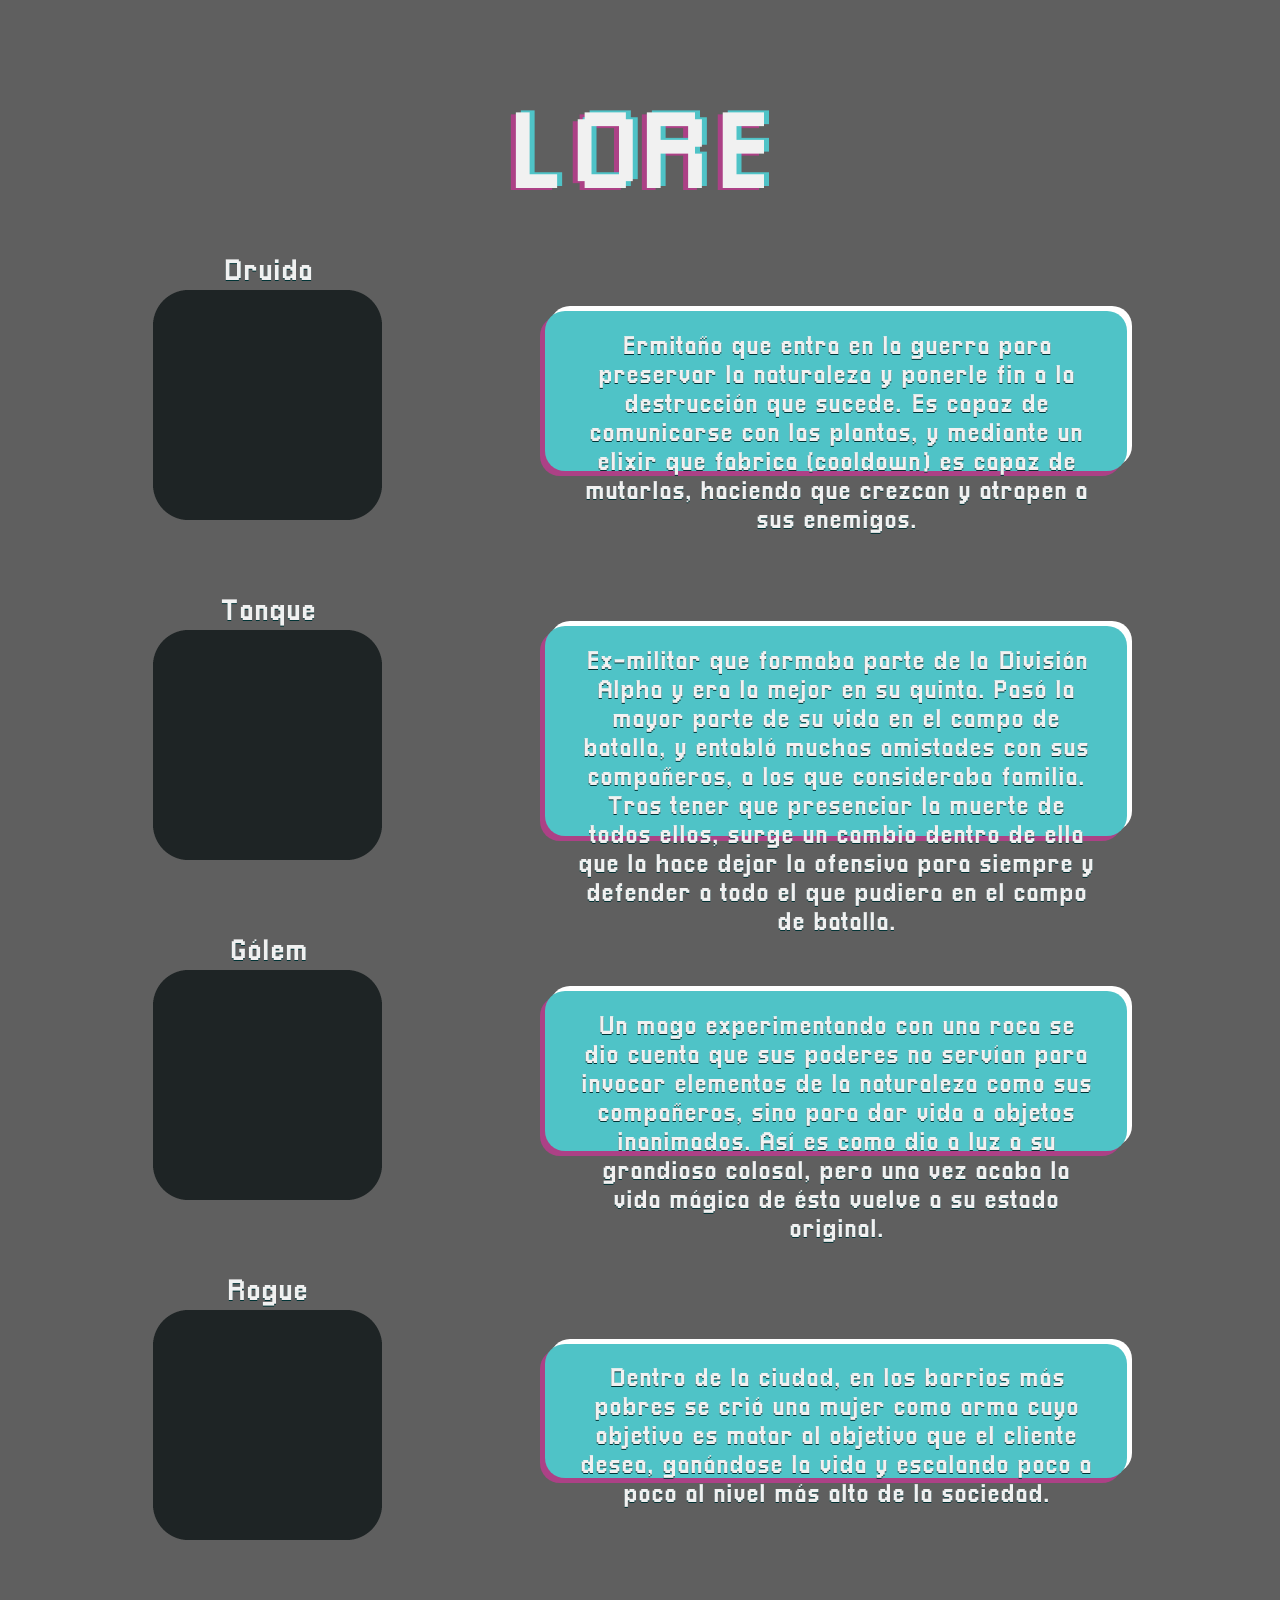
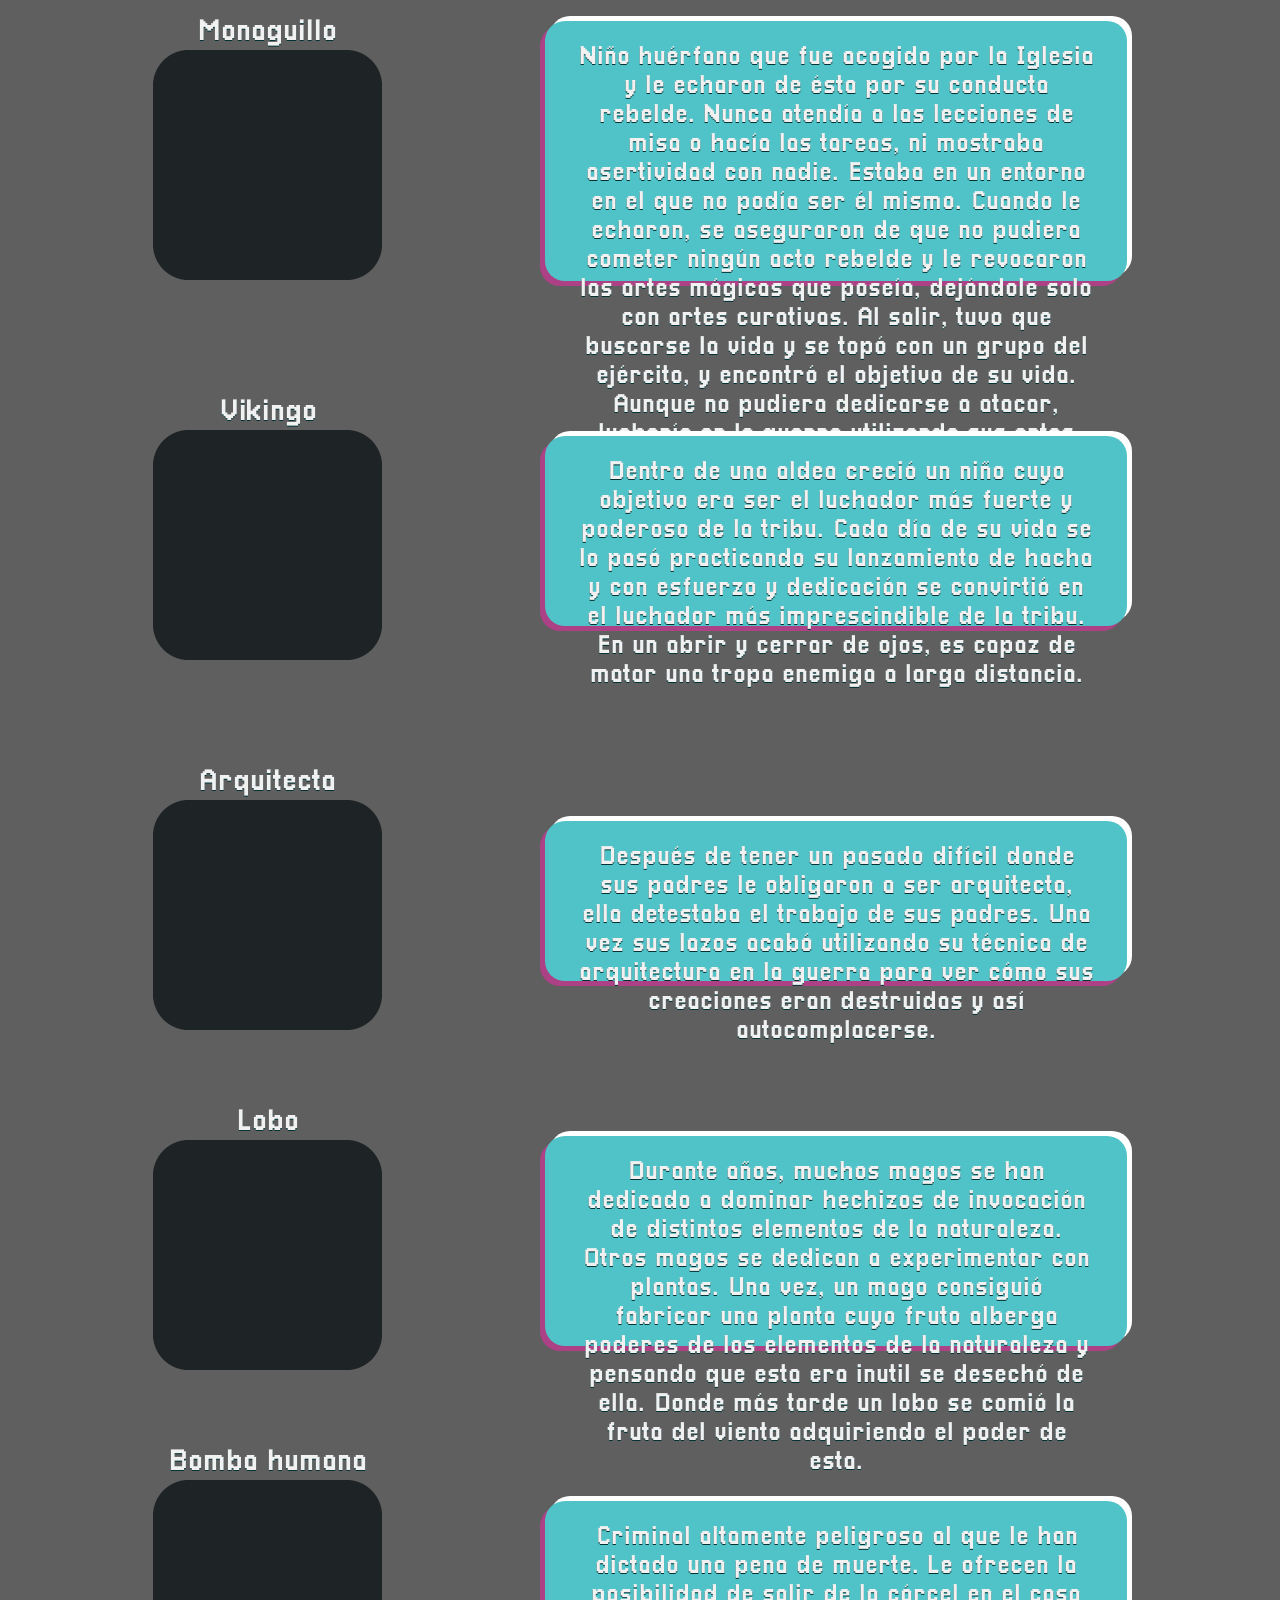
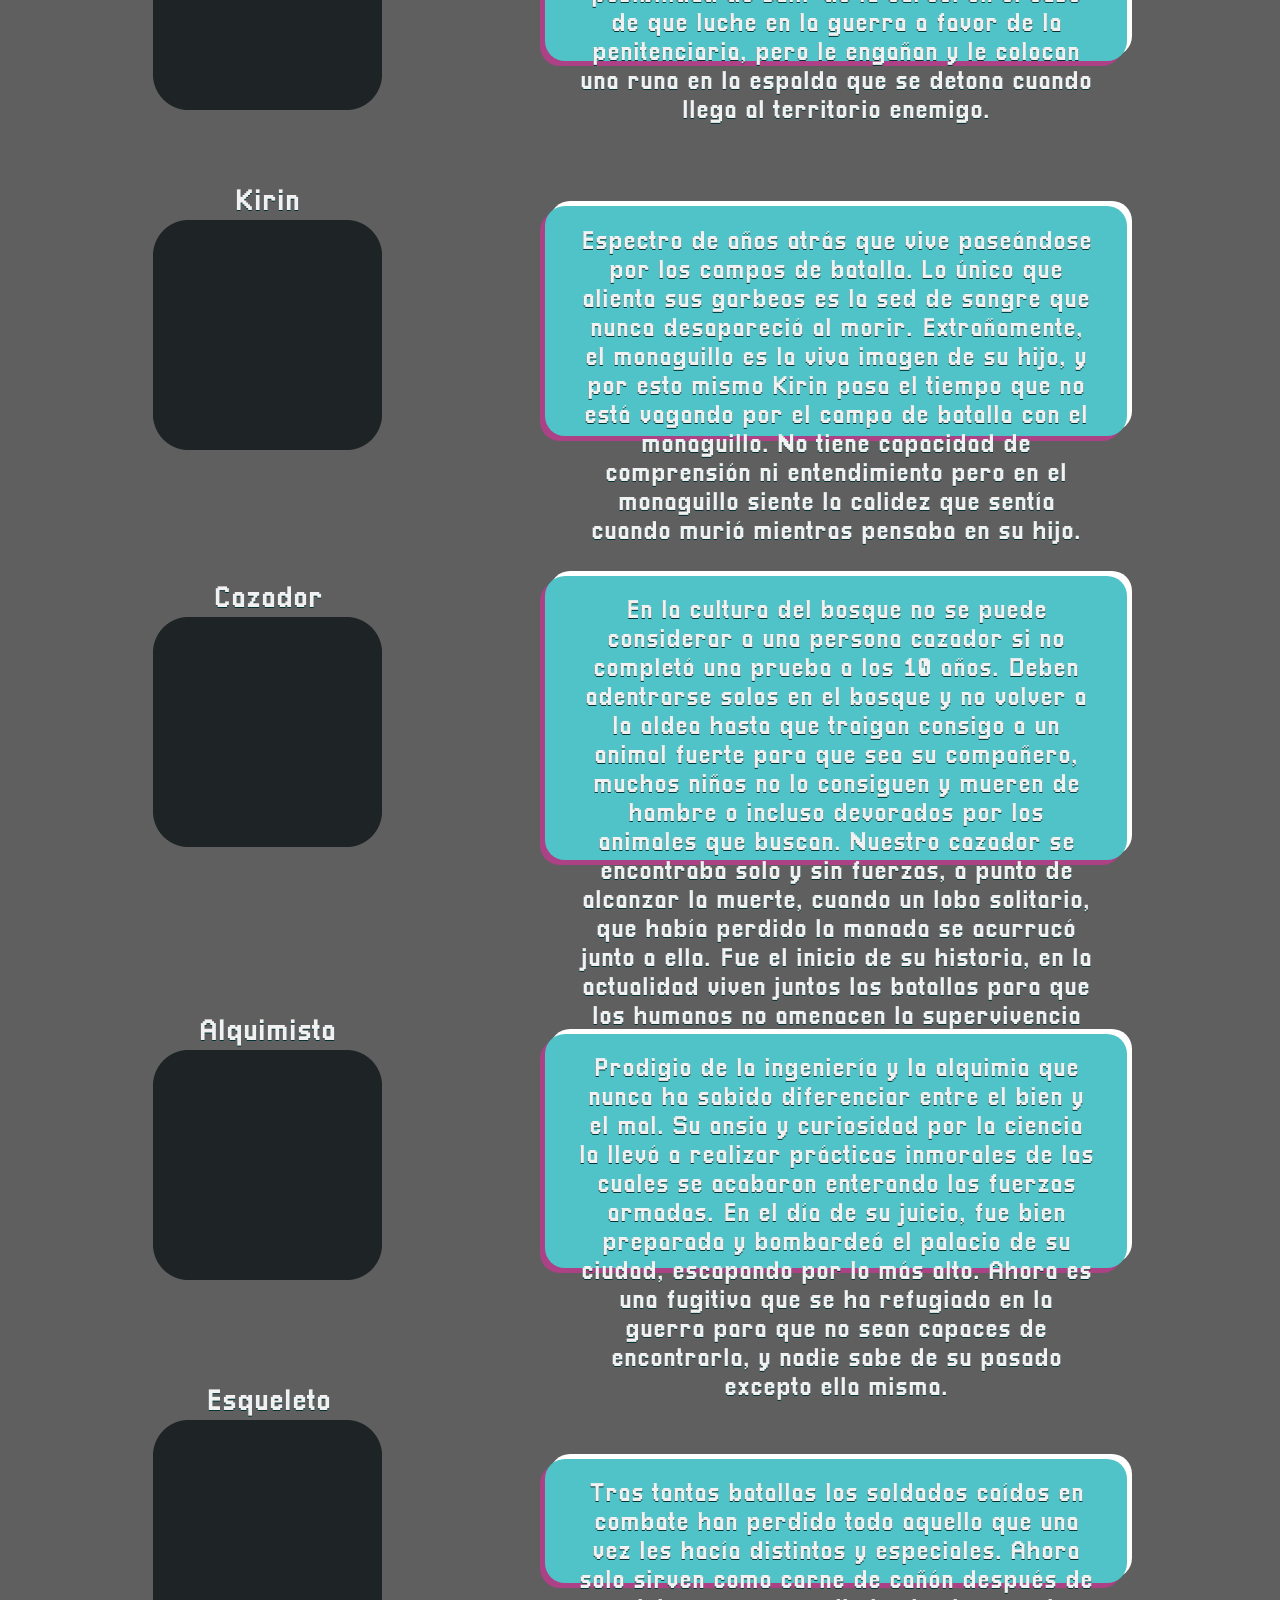
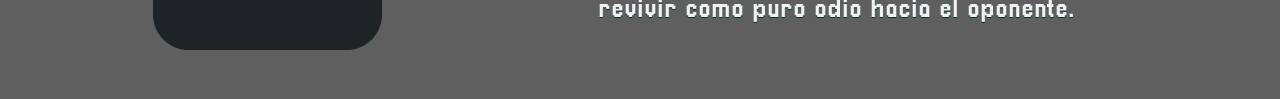
==== lore.html @ db4fc51d "Añadida pagina de lore a la web" ====
<!DOCTYPE html>
<html lang="en">

<head>
    <meta charset="UTF-8">
    <link rel="shortcut icon" href="./webAssets/images/logo.png" type="image/png" />
    <meta name="viewport" content="width=device-width, initial-scale=1.0">
    <link href="./webAssets/lorestyle.css" rel="stylesheet">
    <title>PaintLess</title>
</head>
<header>  <ul><li><a href= "index.html">BACK</a></li></ul></header>

<body>
    <div class="title">LORE</div>    
    </div>
    <div class="row" style="height: 300px;">
        <div class="row-container">
            <div class="row-image">
              <div>Druida</div>
                <img src="./webAssets/images/cuadrado.png" alt="">
            </div>
            <div class="text-box" style="height: 125px;">
                <div>Ermitaño que entra en la guerra para preservar la naturaleza y ponerle fin a la destrucción que sucede. Es capaz de comunicarse con las plantas, y mediante un elixir que fabrica (cooldown) es capaz de mutarlas, haciendo que crezcan y atrapen a sus enemigos.</div>
            </div>           
        </div>
    </div>

    <div class="row" style="height: 300px;">
      <div class="row-container">
        <div class="row-image">
          <div>Tanque</div>
          <img src="./webAssets/images/cuadrado.png" alt="">
      </div>
      <div class="text-box">
          <div>Ex-militar que formaba parte de la División Alpha y era la mejor en su quinta. Pasó la mayor parte de su vida en el campo de batalla, y entabló muchas amistades con sus compañeros, a los que consideraba familia. Tras tener que presenciar la muerte de todos ellos, surge un cambio dentro de ella que la hace dejar la ofensiva para siempre y defender a todo el que pudiera en el campo de batalla.</div>
      </div>        
      </div>      
  </div>

  <div class="row" style="height: 300px;">
    <div class="row-container">
      <div class="row-image">
        <div>Gólem</div>
        <img src="./webAssets/images/cuadrado.png" alt="">
    </div>
    <div class="text-box" style="height: 125px;">
        <div>Un mago experimentando con una roca se dio cuenta que sus poderes no servían para invocar elementos de la naturaleza como sus compañeros, sino para dar vida a objetos inanimados. Así es como dio a luz a su grandioso colosal, pero una vez acaba la vida mágica de ésta vuelve a su estado original.
        </div>
    </div>        
    </div>  
</div>

  <div class="row" style="height: 300px;">
    <div class="row-container">
      <div class="row-image">
        <div>Rogue</div>
        <img src="./webAssets/images/cuadrado.png" alt="">
    </div>
    <div class="text-box" style="height: 100px;">
        <div>Dentro de la ciudad, en los barrios más pobres se crió una mujer como arma cuyo objetivo es matar al objetivo que el cliente desea, ganándose la vida y escalando poco a poco al nivel más alto de la sociedad.</div>
    </div>        
    </div>  
</div>

<div class="row" style="height: 300px;">
    <div class="row-container">
      <div class="row-image">
        <div>Monaguillo</div>
        <img src="./webAssets/images/cuadrado.png" alt="">
    </div>
    <div class="text-box" style="height: 225px;">
        <div>Niño huérfano que fue acogido por la Iglesia y le echaron de ésta por su conducta rebelde. Nunca atendía a las lecciones de misa o hacía las tareas, ni mostraba asertividad con nadie. Estaba en un entorno en el que no podía ser él mismo. Cuando le echaron, se aseguraron de que no pudiera cometer ningún acto rebelde y le revocaron las artes mágicas que poseía, dejándole solo con artes curativas. Al salir, tuvo que buscarse la vida y se topó con un grupo del ejército, y encontró el objetivo de su vida. Aunque no pudiera dedicarse a atacar, lucharía en la guerra utilizando sus artes curativas.</div>
    </div>        
    </div>      
</div>

<div class="row" style="height: 300px; padding-top: 40px; padding-bottom: 30px;">
    <div class="row-container">
      <div class="row-image">
        <div>Vikingo</div>
        <img src="./webAssets/images/cuadrado.png" alt="">
    </div>
    <div class="text-box" style="height: 155px;">
        <div>Dentro de una aldea creció un niño cuyo objetivo era ser el luchador más fuerte y poderoso de la tribu. Cada día de su vida se lo pasó practicando su lanzamiento de hacha y con esfuerzo y dedicación se convirtió en el luchador más imprescindible de la tribu. En un abrir y cerrar de ojos, es capaz de matar una tropa enemiga a larga distancia.        </div>
    </div>        
    </div>  
</div>

<div class="row" style="height: 300px;">
    <div class="row-container">
      <div class="row-image">
        <div>Arquitecta</div>
        <img src="./webAssets/images/cuadrado.png" alt="">
    </div>
    <div class="text-box" style="height: 125px;">
        <div>Después de tener un pasado difícil donde sus padres le obligaron a ser arquitecta, ella detestaba el trabajo de sus padres. Una vez sus lazos acabó utilizando su técnica de arquitectura en la guerra para ver cómo sus creaciones eran destruidas y así autocomplacerse.</div>
    </div>        
    </div>  
</div>

<div class="row" style="height: 300px;">
    <div class="row-container">
      <div class="row-image">
        <div>Lobo</div>
        <img src="./webAssets/images/cuadrado.png" alt="">
    </div>
    <div class="text-box">
        <div>Durante años, muchos magos se han dedicado a dominar hechizos de invocación de distintos elementos de la naturaleza. Otros magos se dedican a experimentar con plantas. Una vez, un mago consiguió fabricar una planta cuyo fruto alberga poderes de los elementos de la naturaleza y pensando que esta era inutil se desechó de ella. Donde más tarde un lobo se comió la fruta del viento adquiriendo el poder de esta.</div>
    </div>        
    </div>  
</div>

<div class="row" style="height: 300px;">
    <div class="row-container">
      <div class="row-image">
        <div>Bomba humana</div>
        <img src="./webAssets/images/cuadrado.png" alt="">
    </div>
    <div class="text-box" style="height: 125px;">
        <div>Criminal altamente peligroso al que le han dictado una pena de muerte. Le ofrecen la posibilidad de salir de la cárcel en el caso de que luche en la guerra a favor de la penitenciaria, pero le engañan y le colocan una runa en la espalda que se detona cuando llega al territorio enemigo. </div>
    </div>        
    </div>  
</div>

<div class="row" style="height: 300px;">
    <div class="row-container">
      <div class="row-image">
        <div>Kirin</div>
        <img src="./webAssets/images/cuadrado.png" alt="">
    </div>
    <div class="text-box" style="height: 195px;">
        <div>Espectro de años atrás que vive paseándose por los campos de batalla. Lo único que alienta sus garbeos es la sed de sangre que nunca desapareció al morir. Extrañamente, el monaguillo es la viva imagen de su hijo, y por esto mismo Kirin pasa el tiempo que no está vagando por el campo de batalla con el monaguillo. No tiene capacidad de comprensión ni entendimiento pero en el monaguillo siente la calidez que sentía cuando murió mientras pensaba en su hijo.</div>
    </div>        
    </div>  
</div>

<div class="row" style="height: 300px; padding-top: 50px; padding-bottom: 70px;">
    <div class="row-container">
      <div class="row-image">
        <div>Cazador</div>
        <img src="./webAssets/images/cuadrado.png" alt="">
    </div>
    <div class="text-box" style="height: 250px;">
        <div>En la cultura del bosque no se puede considerar a una persona cazador si no completó una prueba a los 10 años. Deben adentrarse solos en el bosque y no volver a la aldea hasta que traigan consigo a un animal fuerte para que sea su compañero, muchos niños no lo consiguen y mueren de hambre o incluso devorados por los animales que buscan. Nuestro cazador se encontraba solo y sin fuerzas, a punto de alcanzar la muerte, cuando un lobo solitario, que había perdido la manada se acurrucó junto a ella. Fue el inicio de su historia, en la actualidad viven juntos las batallas para que los humanos no amenacen la supervivencia del bosque.
        </div>
    </div>        
    </div>  
</div>

<div class="row" style="height: 300px;padding-top: 30px;padding-bottom: 30px;">
    <div class="row-container">
      <div class="row-image">
        <div>Alquimista</div>
        <img src="./webAssets/images/cuadrado.png" alt="">
    </div>
    <div class="text-box" style="height: 200px;">
        <div>Prodigio de la ingeniería y la alquimia que nunca ha sabido diferenciar entre el bien y el mal. Su ansia y curiosidad por la ciencia la llevó a realizar prácticas inmorales de las cuales se acabaron enterando las fuerzas armadas. En el día de su juicio, fue bien preparada y bombardeó el palacio de su ciudad, escapando por lo más alto. 
            Ahora es una fugitiva que se ha refugiado en la guerra para que no sean capaces de encontrarla, y nadie sabe de su pasado excepto ella misma.</div>
    </div>        
    </div>  
</div>

<div class="row" style="height: 300px;">
    <div class="row-container">
      <div class="row-image">
        <div>Esqueleto </div>
        <img src="./webAssets/images/cuadrado.png" alt="">
    </div>
    <div class="text-box" style="height: 90px;">
        <div>Tras tantas batallas los soldados caídos en combate han perdido todo aquello que una vez les hacía distintos y especiales. Ahora solo sirven como carne de cañón después de revivir como puro odio hacia el oponente.</div>
    </div>        
    </div>  
</div>

</body>

</html>
---- webAssets/lorestyle.css ----
body {
    background-color: rgb(95, 95, 95);
    font-family: Pixel;
    color: #f1f1f1;
    display: flex;
    justify-content: center;
    align-items: center;
    flex-direction: column;
    text-shadow: 0px 1px #013335
}
ul {
    font-size: 200%;
    margin-top: 25px;
    margin-right: -600%;  
    float: right;
    list-style-type: none;
}

ul li {
    top: 0;
    display: inline-block;
}

ul li a {
    text-decoration:none;
    color: #ffeef9;
    background-color: #4fc3c7 ;
    padding: 10px 10px 6px 10px;
    border: 1px solid transparent;
    border-radius: 12px;
    transition: 0.6s ease;
  }
  
ul li a:hover {
    background-color:  #ac4186;
    color: #d1fdff;
}



.title {
    font-size: 110px;
    color: #f1f1f1;    
    text-align: center;
    text-shadow: 5px -2px #4fc3c7, -5px 2px #ac4186;
}
 

.row {
    margin: 20px 0px 20px;
    display: flex;
    flex-flow: row wrap;
    justify-content: space-between;
    align-items: center;
   
    width: 90%;
}

.row-container {
    display: flex;
    flex-flow: row wrap;
    justify-content: space-around;
    align-items: center;
  
    width: 100%;
    height: 90%;
}

.row-image
{
    object-fit: contain;
    height: 100%;
    text-align: center;
    font-size: 30px;
}

.row-image img
{
    object-fit:cover;
    height: 85%;
    text-align: center;
    font-size: 30px;
}

.text-box {
    width: calc(70% - 10em);
    height: 65%;
    border-radius: 20px;
    font-size: 26px;
    padding:2%;
    padding-top:1%;
 
    text-align: center;
    background-color: #4fc3c7;
    box-shadow: -5px 5px #ac4186, 5px -5px #ffffff;    
}

.text-box div{
    padding: 10px;
}

@media (max-width: 800px) {
    .row {
        flex-flow: column wrap;
    }
}
@font-face {
    font-family: "Pixel";
    src: url("./Pixellari.ttf") format("truetype");
}
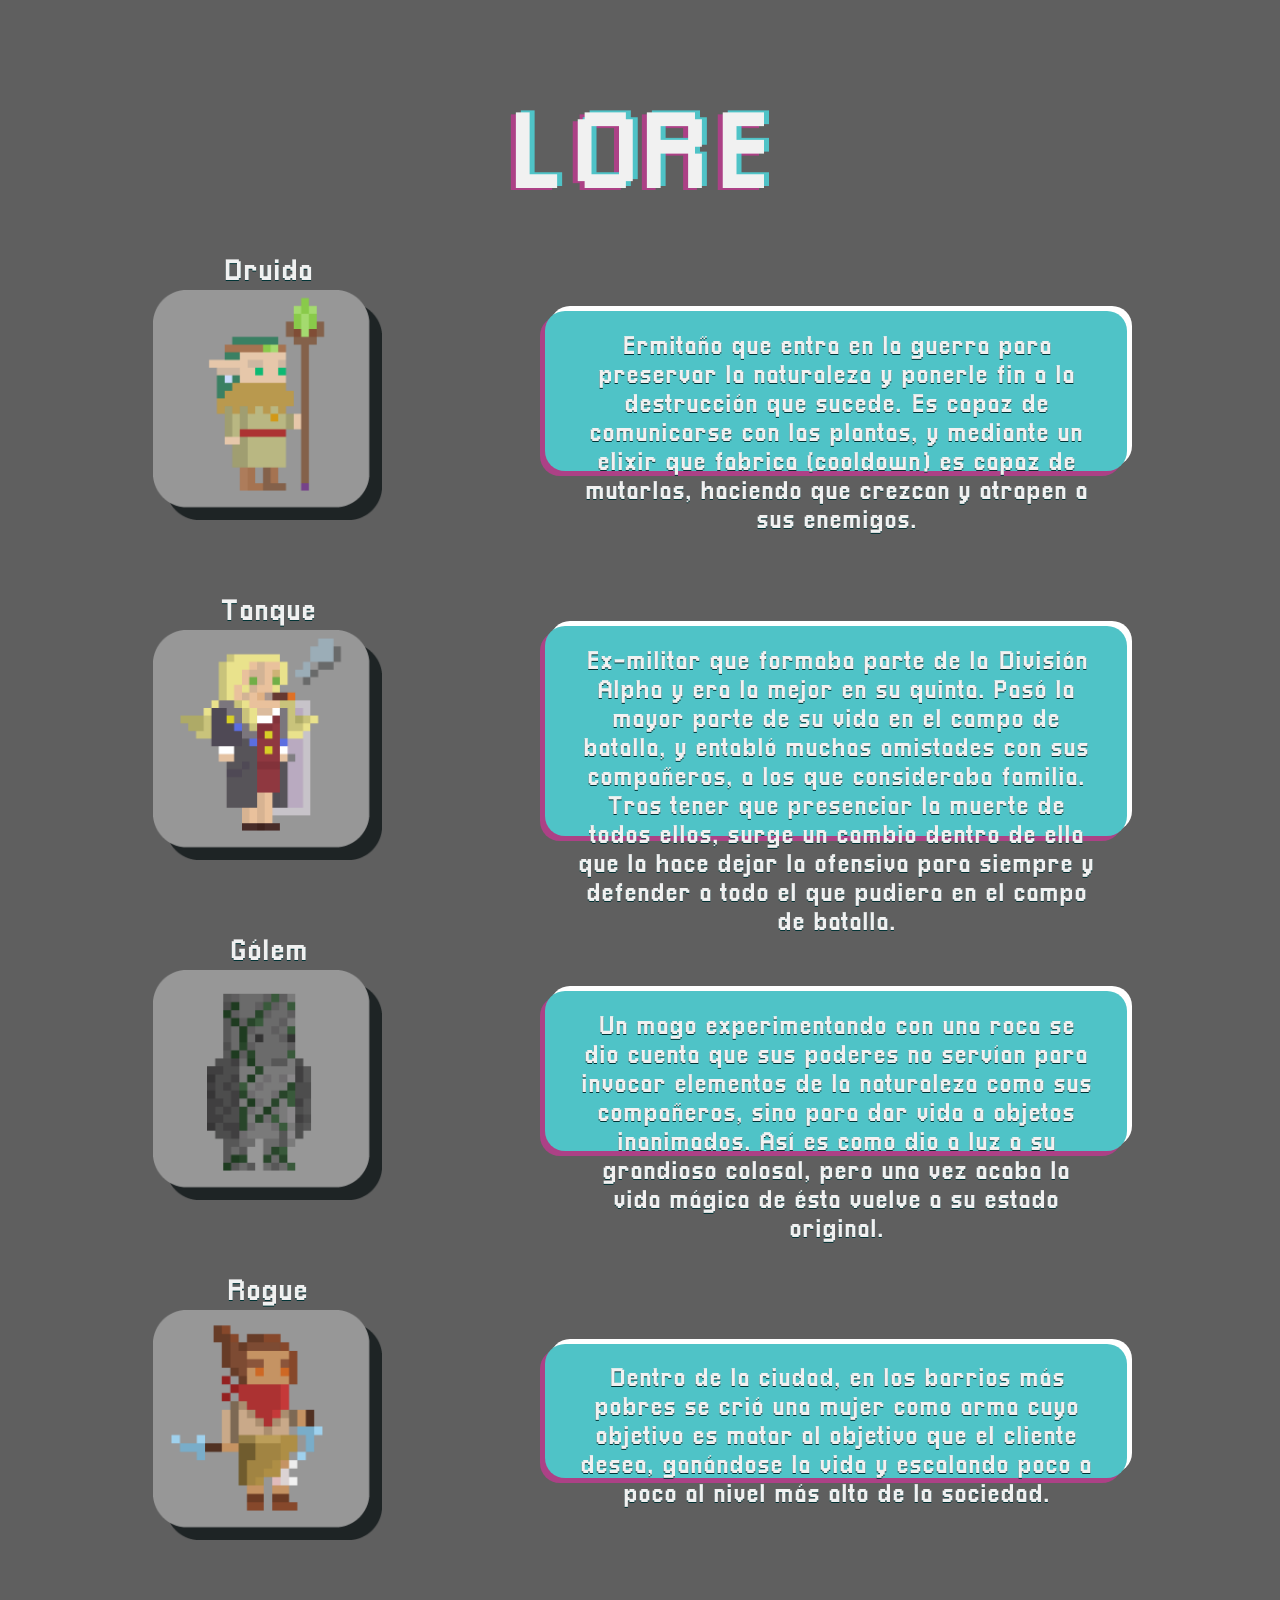
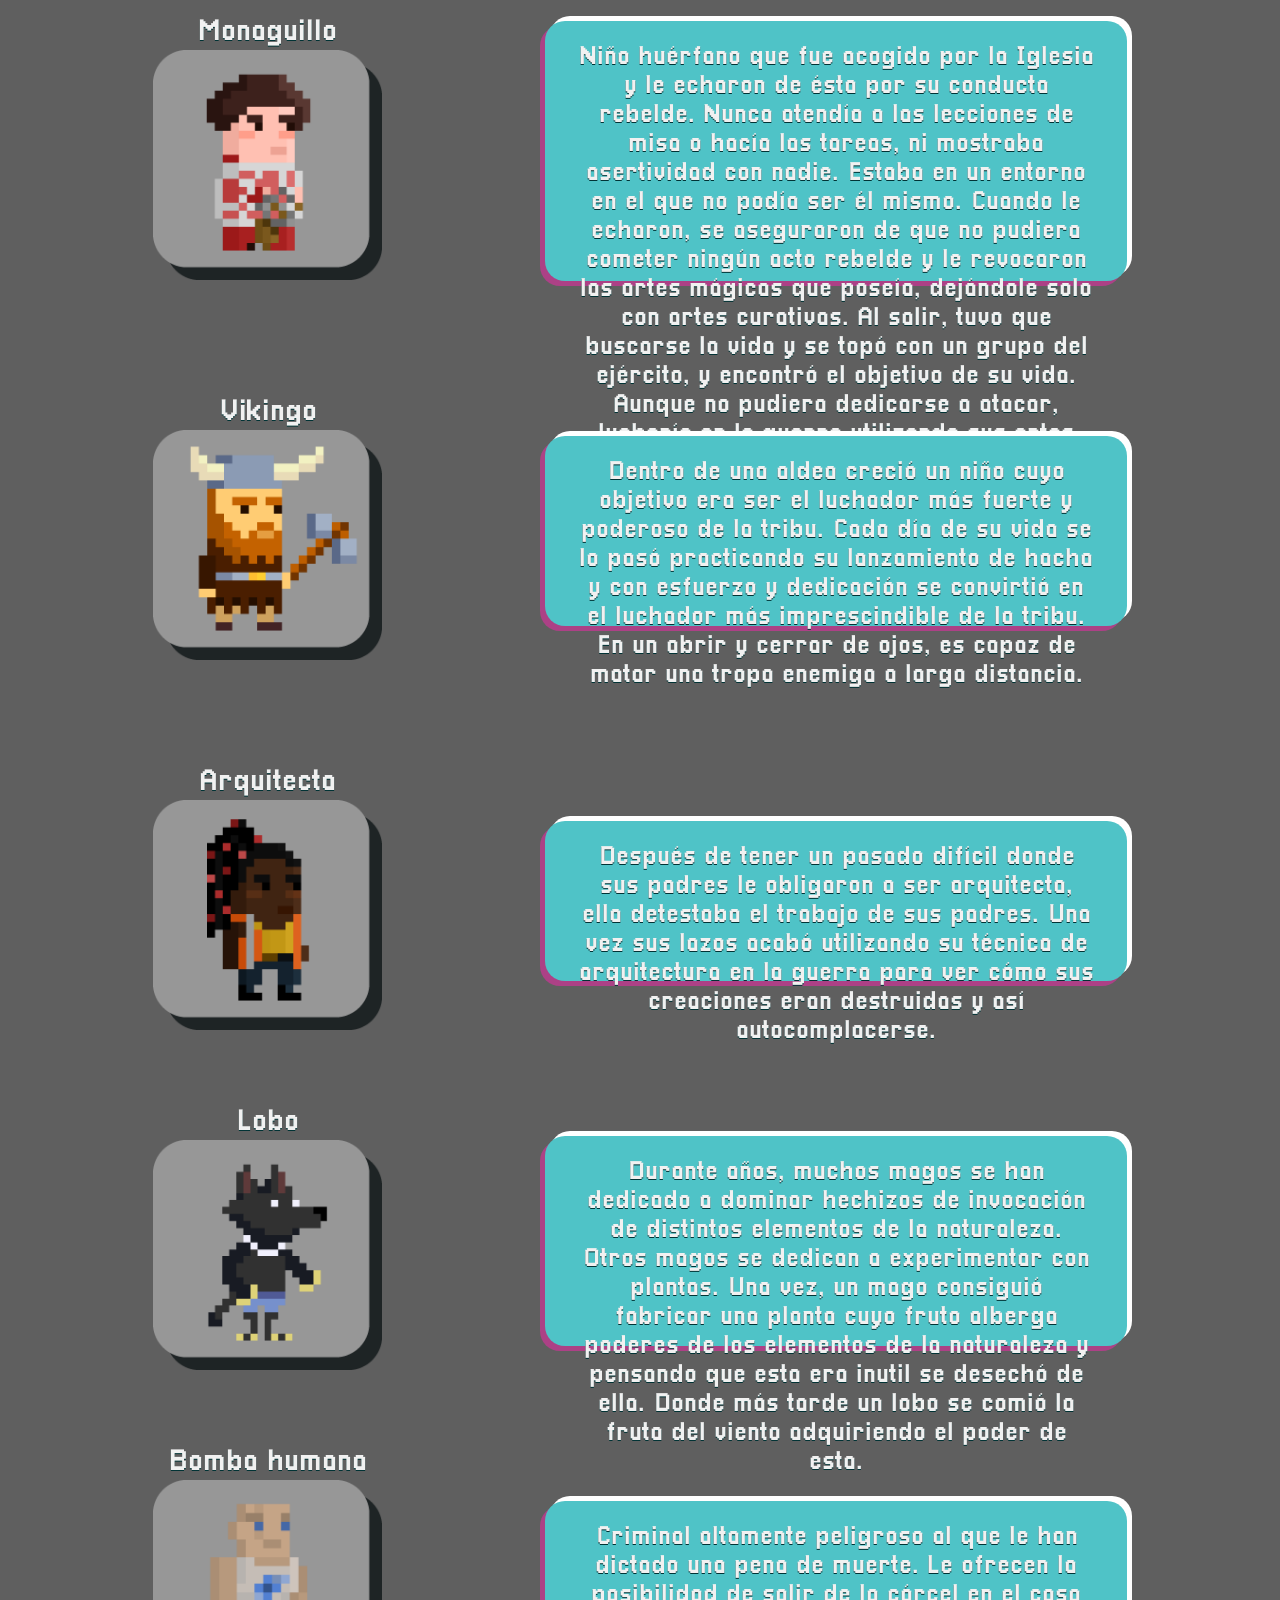
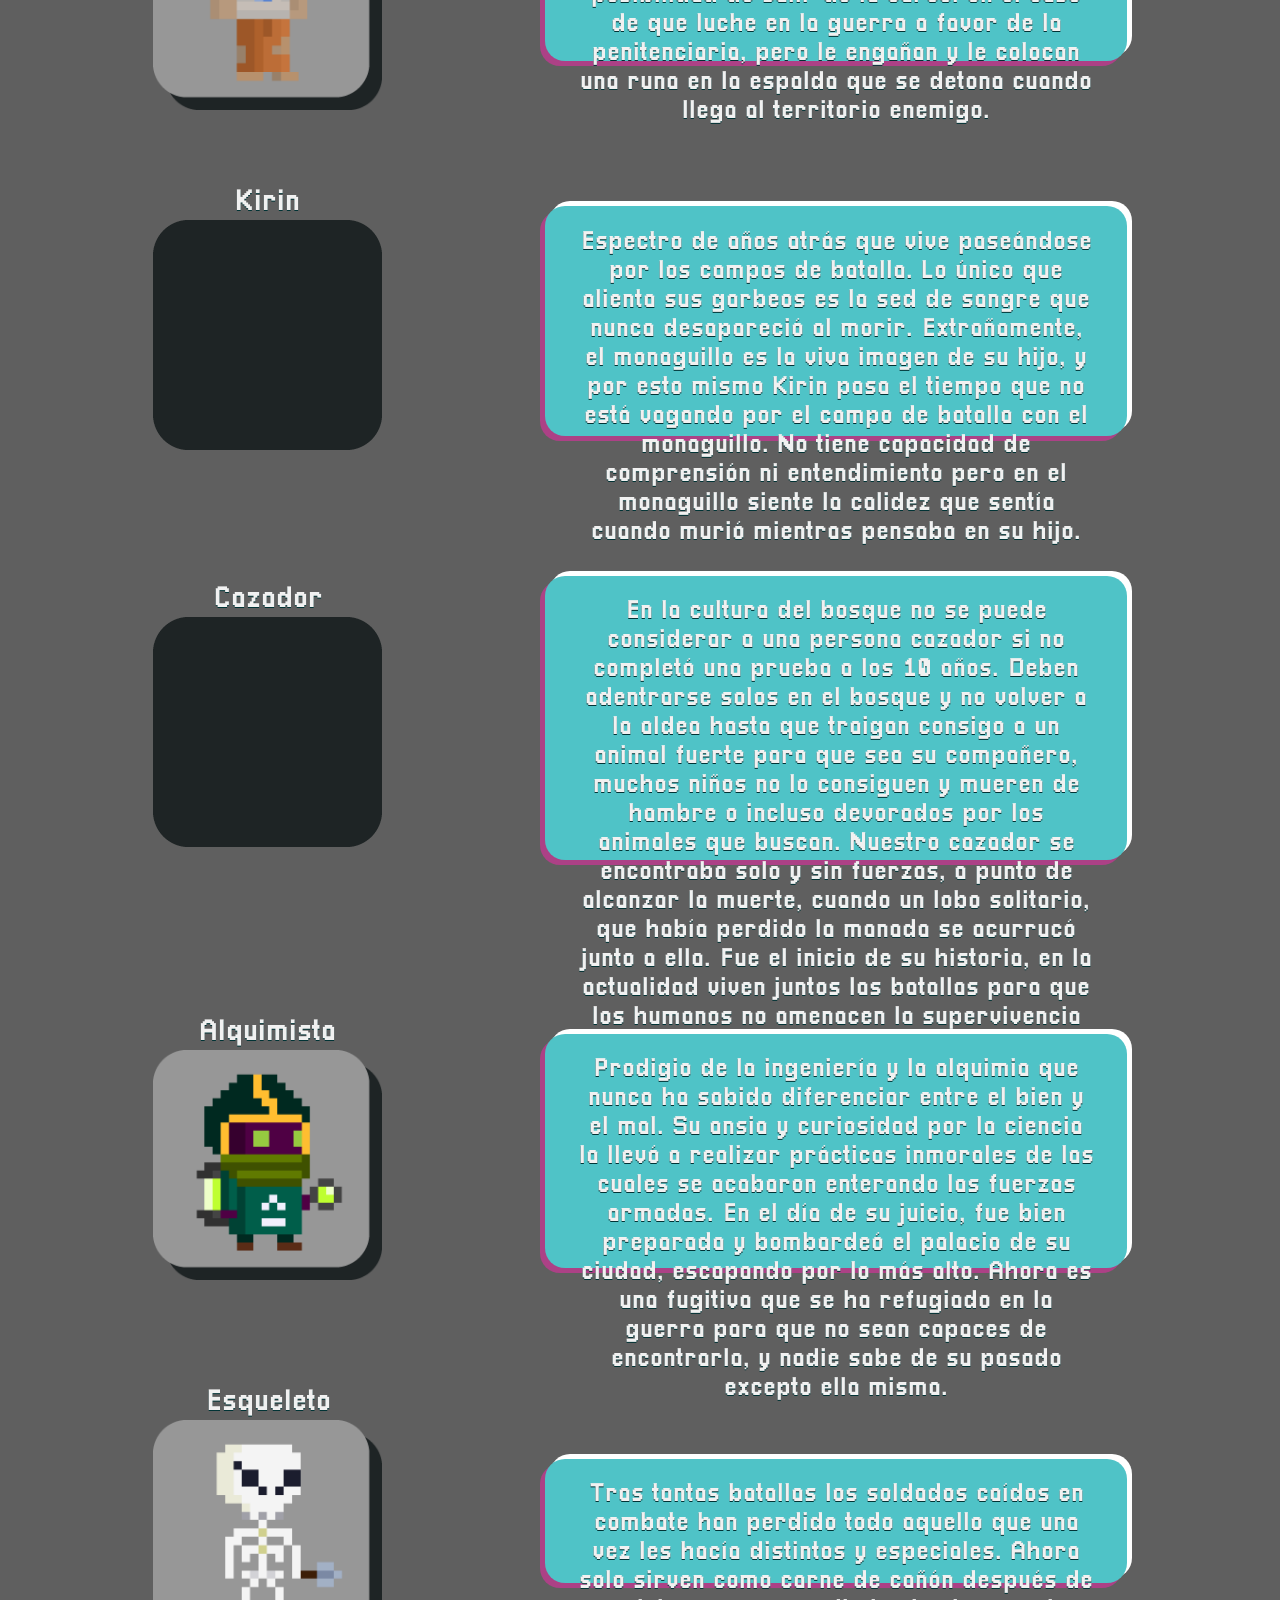
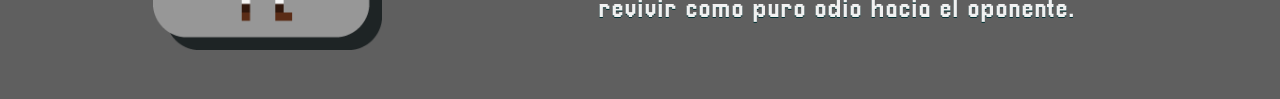
==== commit ce566f8e: "Añadida pagina web equipo y actualizadas las imagenes del lore" ====
--- a/lore.html
+++ b/lore.html
@@ -17,7 +17,7 @@
         <div class="row-container">
             <div class="row-image">
               <div>Druida</div>
-                <img src="./webAssets/images/cuadrado.png" alt="">
+                <img src="./webAssets/images/druidaw.png" alt="">
             </div>
             <div class="text-box" style="height: 125px;">
                 <div>Ermitaño que entra en la guerra para preservar la naturaleza y ponerle fin a la destrucción que sucede. Es capaz de comunicarse con las plantas, y mediante un elixir que fabrica (cooldown) es capaz de mutarlas, haciendo que crezcan y atrapen a sus enemigos.</div>
@@ -29,7 +29,7 @@
       <div class="row-container">
         <div class="row-image">
           <div>Tanque</div>
-          <img src="./webAssets/images/cuadrado.png" alt="">
+          <img src="./webAssets/images/tanquew.png" alt="">
       </div>
       <div class="text-box">
           <div>Ex-militar que formaba parte de la División Alpha y era la mejor en su quinta. Pasó la mayor parte de su vida en el campo de batalla, y entabló muchas amistades con sus compañeros, a los que consideraba familia. Tras tener que presenciar la muerte de todos ellos, surge un cambio dentro de ella que la hace dejar la ofensiva para siempre y defender a todo el que pudiera en el campo de batalla.</div>
@@ -41,7 +41,7 @@
     <div class="row-container">
       <div class="row-image">
         <div>Gólem</div>
-        <img src="./webAssets/images/cuadrado.png" alt="">
+        <img src="./webAssets/images/golemw.png" alt="">
     </div>
     <div class="text-box" style="height: 125px;">
         <div>Un mago experimentando con una roca se dio cuenta que sus poderes no servían para invocar elementos de la naturaleza como sus compañeros, sino para dar vida a objetos inanimados. Así es como dio a luz a su grandioso colosal, pero una vez acaba la vida mágica de ésta vuelve a su estado original.
@@ -54,7 +54,7 @@
     <div class="row-container">
       <div class="row-image">
         <div>Rogue</div>
-        <img src="./webAssets/images/cuadrado.png" alt="">
+        <img src="./webAssets/images/picaraw.png" alt="">
     </div>
     <div class="text-box" style="height: 100px;">
         <div>Dentro de la ciudad, en los barrios más pobres se crió una mujer como arma cuyo objetivo es matar al objetivo que el cliente desea, ganándose la vida y escalando poco a poco al nivel más alto de la sociedad.</div>
@@ -66,7 +66,7 @@
     <div class="row-container">
       <div class="row-image">
         <div>Monaguillo</div>
-        <img src="./webAssets/images/cuadrado.png" alt="">
+        <img src="./webAssets/images/monaguillow.png" alt="">
     </div>
     <div class="text-box" style="height: 225px;">
         <div>Niño huérfano que fue acogido por la Iglesia y le echaron de ésta por su conducta rebelde. Nunca atendía a las lecciones de misa o hacía las tareas, ni mostraba asertividad con nadie. Estaba en un entorno en el que no podía ser él mismo. Cuando le echaron, se aseguraron de que no pudiera cometer ningún acto rebelde y le revocaron las artes mágicas que poseía, dejándole solo con artes curativas. Al salir, tuvo que buscarse la vida y se topó con un grupo del ejército, y encontró el objetivo de su vida. Aunque no pudiera dedicarse a atacar, lucharía en la guerra utilizando sus artes curativas.</div>
@@ -78,7 +78,7 @@
     <div class="row-container">
       <div class="row-image">
         <div>Vikingo</div>
-        <img src="./webAssets/images/cuadrado.png" alt="">
+        <img src="./webAssets/images/vikingow.png" alt="">
     </div>
     <div class="text-box" style="height: 155px;">
         <div>Dentro de una aldea creció un niño cuyo objetivo era ser el luchador más fuerte y poderoso de la tribu. Cada día de su vida se lo pasó practicando su lanzamiento de hacha y con esfuerzo y dedicación se convirtió en el luchador más imprescindible de la tribu. En un abrir y cerrar de ojos, es capaz de matar una tropa enemiga a larga distancia.        </div>
@@ -90,7 +90,7 @@
     <div class="row-container">
       <div class="row-image">
         <div>Arquitecta</div>
-        <img src="./webAssets/images/cuadrado.png" alt="">
+        <img src="./webAssets/images/arquitectaw.png" alt="">
     </div>
     <div class="text-box" style="height: 125px;">
         <div>Después de tener un pasado difícil donde sus padres le obligaron a ser arquitecta, ella detestaba el trabajo de sus padres. Una vez sus lazos acabó utilizando su técnica de arquitectura en la guerra para ver cómo sus creaciones eran destruidas y así autocomplacerse.</div>
@@ -102,7 +102,7 @@
     <div class="row-container">
       <div class="row-image">
         <div>Lobo</div>
-        <img src="./webAssets/images/cuadrado.png" alt="">
+        <img src="./webAssets/images/lobow.png" alt="">
     </div>
     <div class="text-box">
         <div>Durante años, muchos magos se han dedicado a dominar hechizos de invocación de distintos elementos de la naturaleza. Otros magos se dedican a experimentar con plantas. Una vez, un mago consiguió fabricar una planta cuyo fruto alberga poderes de los elementos de la naturaleza y pensando que esta era inutil se desechó de ella. Donde más tarde un lobo se comió la fruta del viento adquiriendo el poder de esta.</div>
@@ -114,7 +114,7 @@
     <div class="row-container">
       <div class="row-image">
         <div>Bomba humana</div>
-        <img src="./webAssets/images/cuadrado.png" alt="">
+        <img src="./webAssets/images/bombahumanaw.png" alt="">
     </div>
     <div class="text-box" style="height: 125px;">
         <div>Criminal altamente peligroso al que le han dictado una pena de muerte. Le ofrecen la posibilidad de salir de la cárcel en el caso de que luche en la guerra a favor de la penitenciaria, pero le engañan y le colocan una runa en la espalda que se detona cuando llega al territorio enemigo. </div>
@@ -151,7 +151,7 @@
     <div class="row-container">
       <div class="row-image">
         <div>Alquimista</div>
-        <img src="./webAssets/images/cuadrado.png" alt="">
+        <img src="./webAssets/images/alquimistaw.png" alt="">
     </div>
     <div class="text-box" style="height: 200px;">
         <div>Prodigio de la ingeniería y la alquimia que nunca ha sabido diferenciar entre el bien y el mal. Su ansia y curiosidad por la ciencia la llevó a realizar prácticas inmorales de las cuales se acabaron enterando las fuerzas armadas. En el día de su juicio, fue bien preparada y bombardeó el palacio de su ciudad, escapando por lo más alto. 
@@ -164,7 +164,7 @@
     <div class="row-container">
       <div class="row-image">
         <div>Esqueleto </div>
-        <img src="./webAssets/images/cuadrado.png" alt="">
+        <img src="./webAssets/images/esqueletow.png" alt="">
     </div>
     <div class="text-box" style="height: 90px;">
         <div>Tras tantas batallas los soldados caídos en combate han perdido todo aquello que una vez les hacía distintos y especiales. Ahora solo sirven como carne de cañón después de revivir como puro odio hacia el oponente.</div>
--- a/webAssets/lorestyle.css
+++ b/webAssets/lorestyle.css
@@ -28,12 +28,13 @@
     padding: 10px 10px 6px 10px;
     border: 1px solid transparent;
     border-radius: 12px;
-    transition: 0.6s ease;
+    transition: 0.3s ease-in-out;
   }
   
 ul li a:hover {
     background-color:  #ac4186;
     color: #d1fdff;
+    box-shadow: 5px -2px #4fc3c7, -5px 2px #ffffff;
 }
 
 
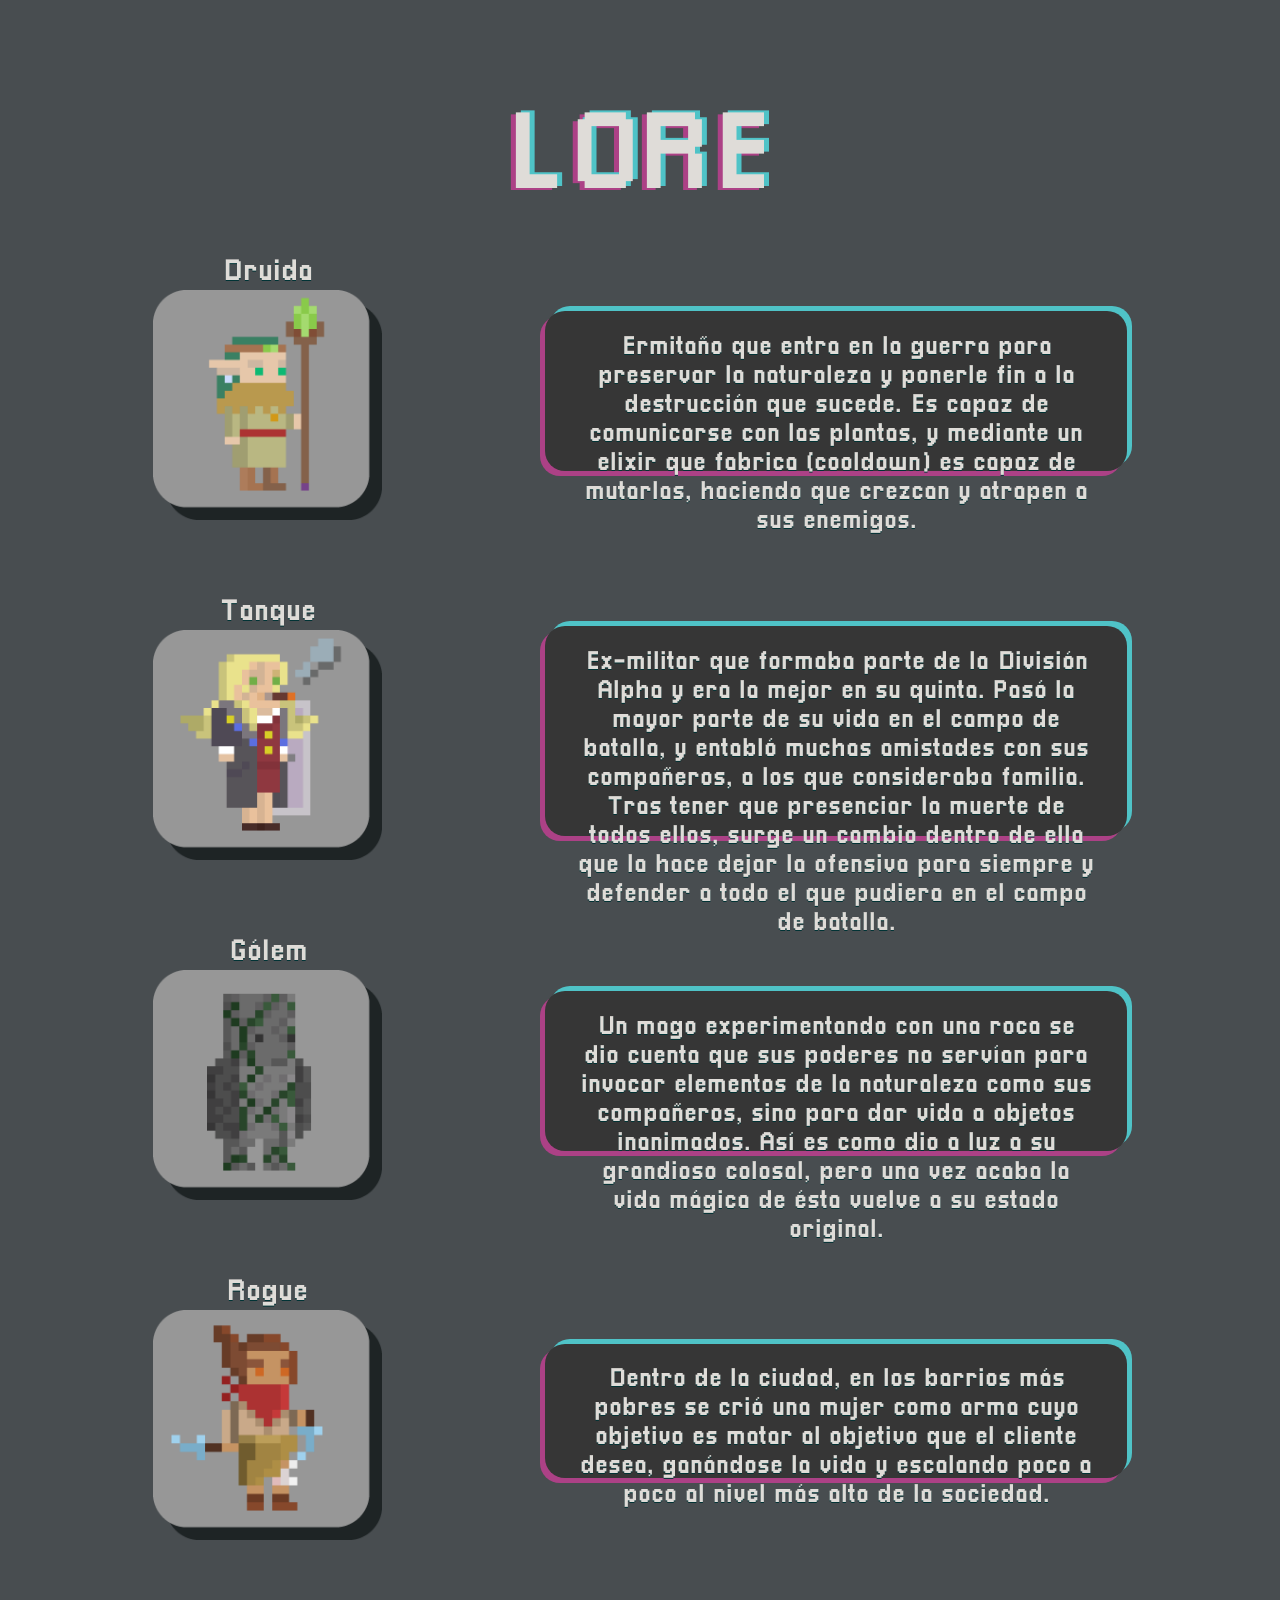
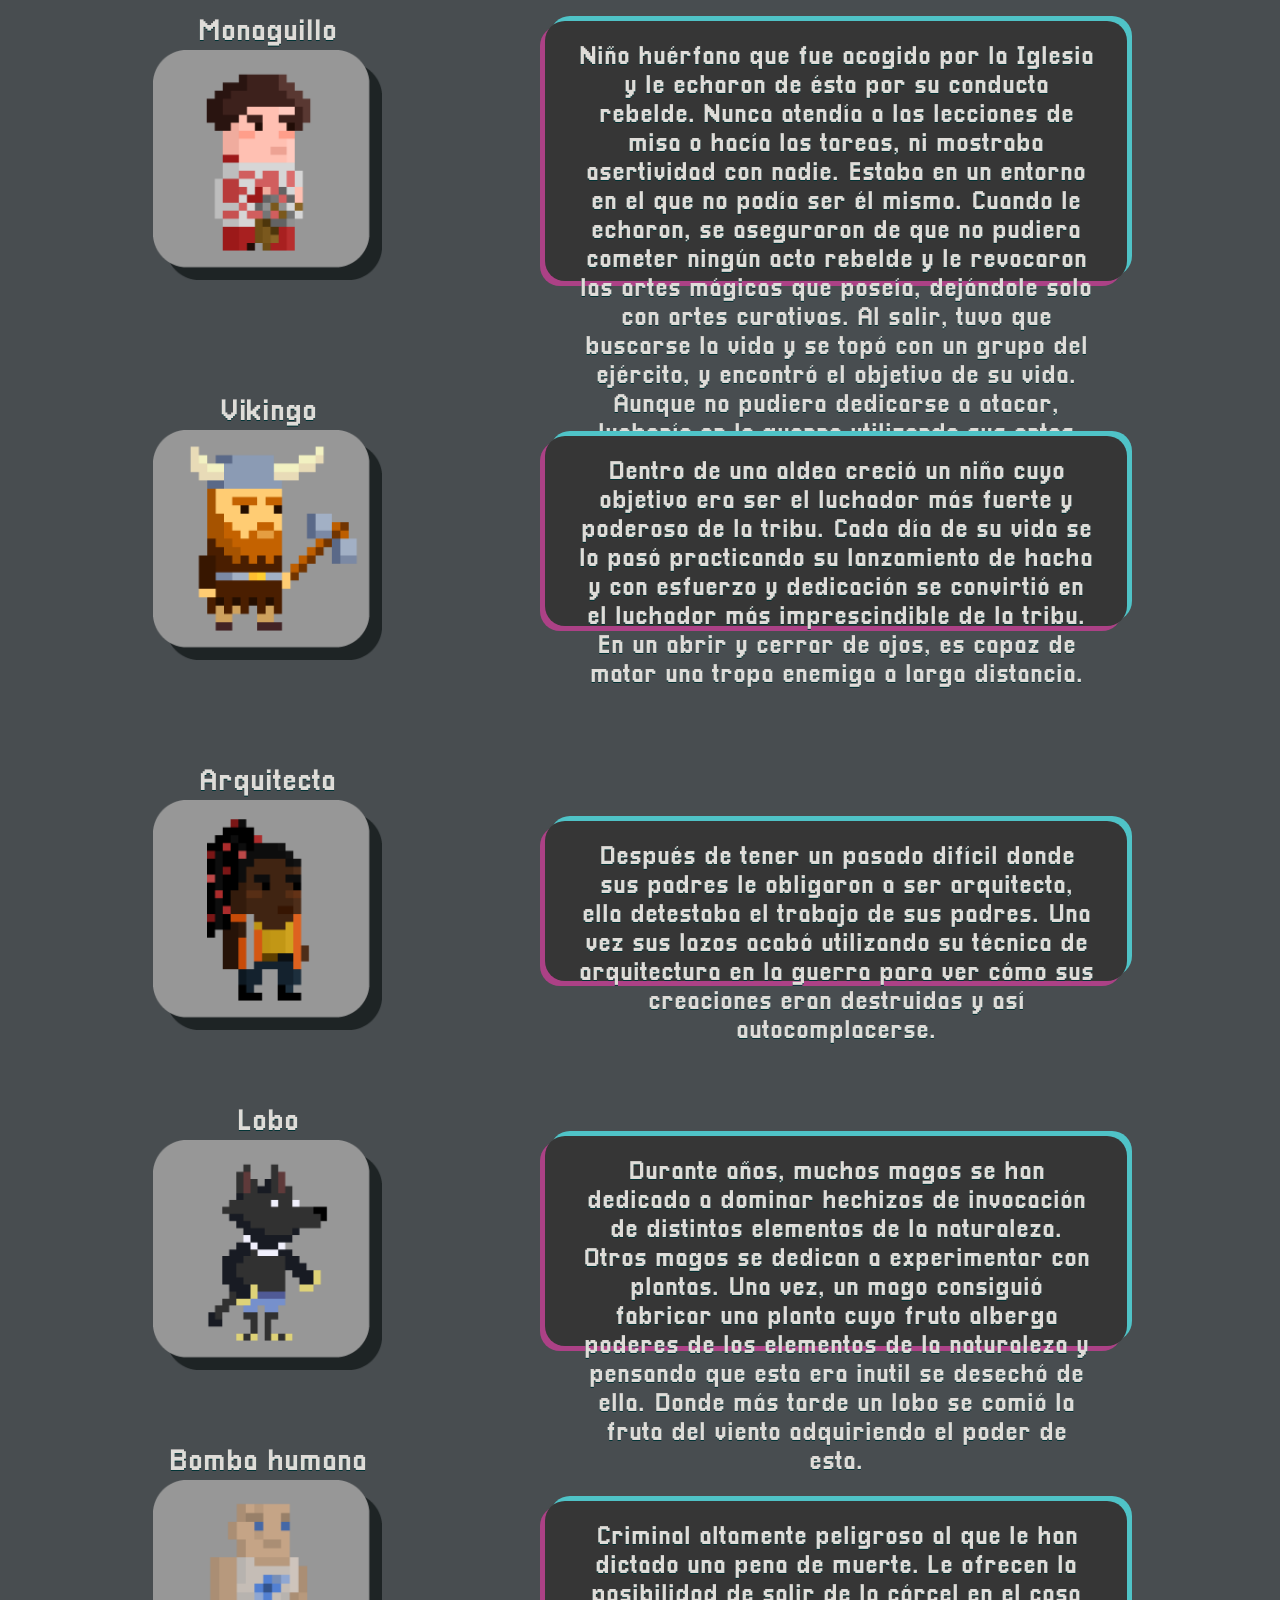
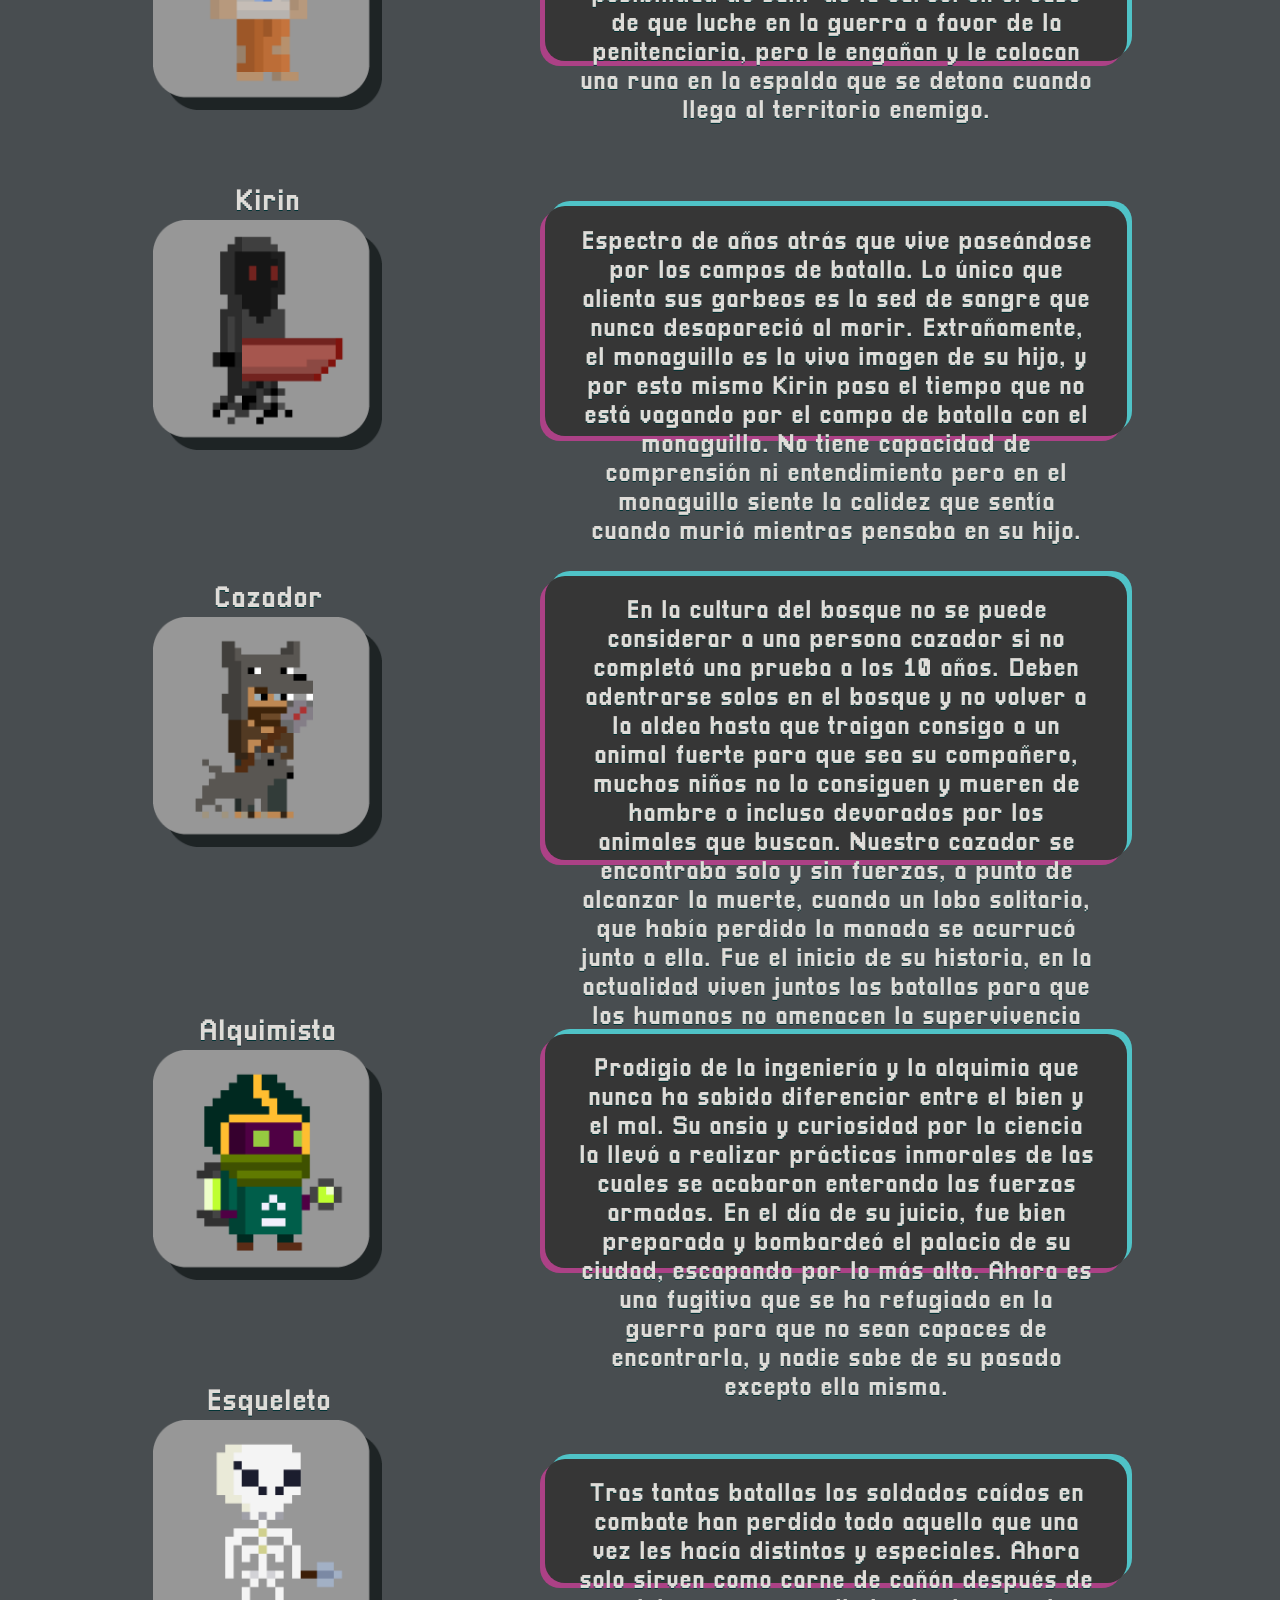
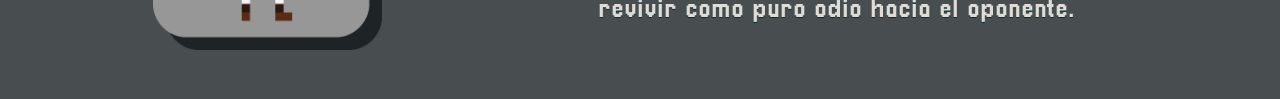
==== commit ecc0ff3b: "Web assets actualizados" ====
--- a/lore.html
+++ b/lore.html
@@ -126,7 +126,7 @@
     <div class="row-container">
       <div class="row-image">
         <div>Kirin</div>
-        <img src="./webAssets/images/cuadrado.png" alt="">
+        <img src="./webAssets/images/kirinw.png" alt="">
     </div>
     <div class="text-box" style="height: 195px;">
         <div>Espectro de años atrás que vive paseándose por los campos de batalla. Lo único que alienta sus garbeos es la sed de sangre que nunca desapareció al morir. Extrañamente, el monaguillo es la viva imagen de su hijo, y por esto mismo Kirin pasa el tiempo que no está vagando por el campo de batalla con el monaguillo. No tiene capacidad de comprensión ni entendimiento pero en el monaguillo siente la calidez que sentía cuando murió mientras pensaba en su hijo.</div>
@@ -138,7 +138,7 @@
     <div class="row-container">
       <div class="row-image">
         <div>Cazador</div>
-        <img src="./webAssets/images/cuadrado.png" alt="">
+        <img src="./webAssets/images/cazadorw.png" alt="">
     </div>
     <div class="text-box" style="height: 250px;">
         <div>En la cultura del bosque no se puede considerar a una persona cazador si no completó una prueba a los 10 años. Deben adentrarse solos en el bosque y no volver a la aldea hasta que traigan consigo a un animal fuerte para que sea su compañero, muchos niños no lo consiguen y mueren de hambre o incluso devorados por los animales que buscan. Nuestro cazador se encontraba solo y sin fuerzas, a punto de alcanzar la muerte, cuando un lobo solitario, que había perdido la manada se acurrucó junto a ella. Fue el inicio de su historia, en la actualidad viven juntos las batallas para que los humanos no amenacen la supervivencia del bosque.
--- a/webAssets/lorestyle.css
+++ b/webAssets/lorestyle.css
@@ -1,7 +1,7 @@
 body {
-    background-color: rgb(95, 95, 95);
+    background-color: #484D50;
     font-family: Pixel;
-    color: #f1f1f1;
+    color: #DFDCD8;
     display: flex;
     justify-content: center;
     align-items: center;
@@ -37,11 +37,9 @@
     box-shadow: 5px -2px #4fc3c7, -5px 2px #ffffff;
 }
 
-
-
 .title {
     font-size: 110px;
-    color: #f1f1f1;    
+    color: #DFDCD8;    
     text-align: center;
     text-shadow: 5px -2px #4fc3c7, -5px 2px #ac4186;
 }
@@ -92,8 +90,8 @@
     padding-top:1%;
  
     text-align: center;
-    background-color: #4fc3c7;
-    box-shadow: -5px 5px #ac4186, 5px -5px #ffffff;    
+    background-color: #363636;
+    box-shadow: -5px 5px #ac4186, 5px -5px #4fc3c7; 
 }
 
 .text-box div{
